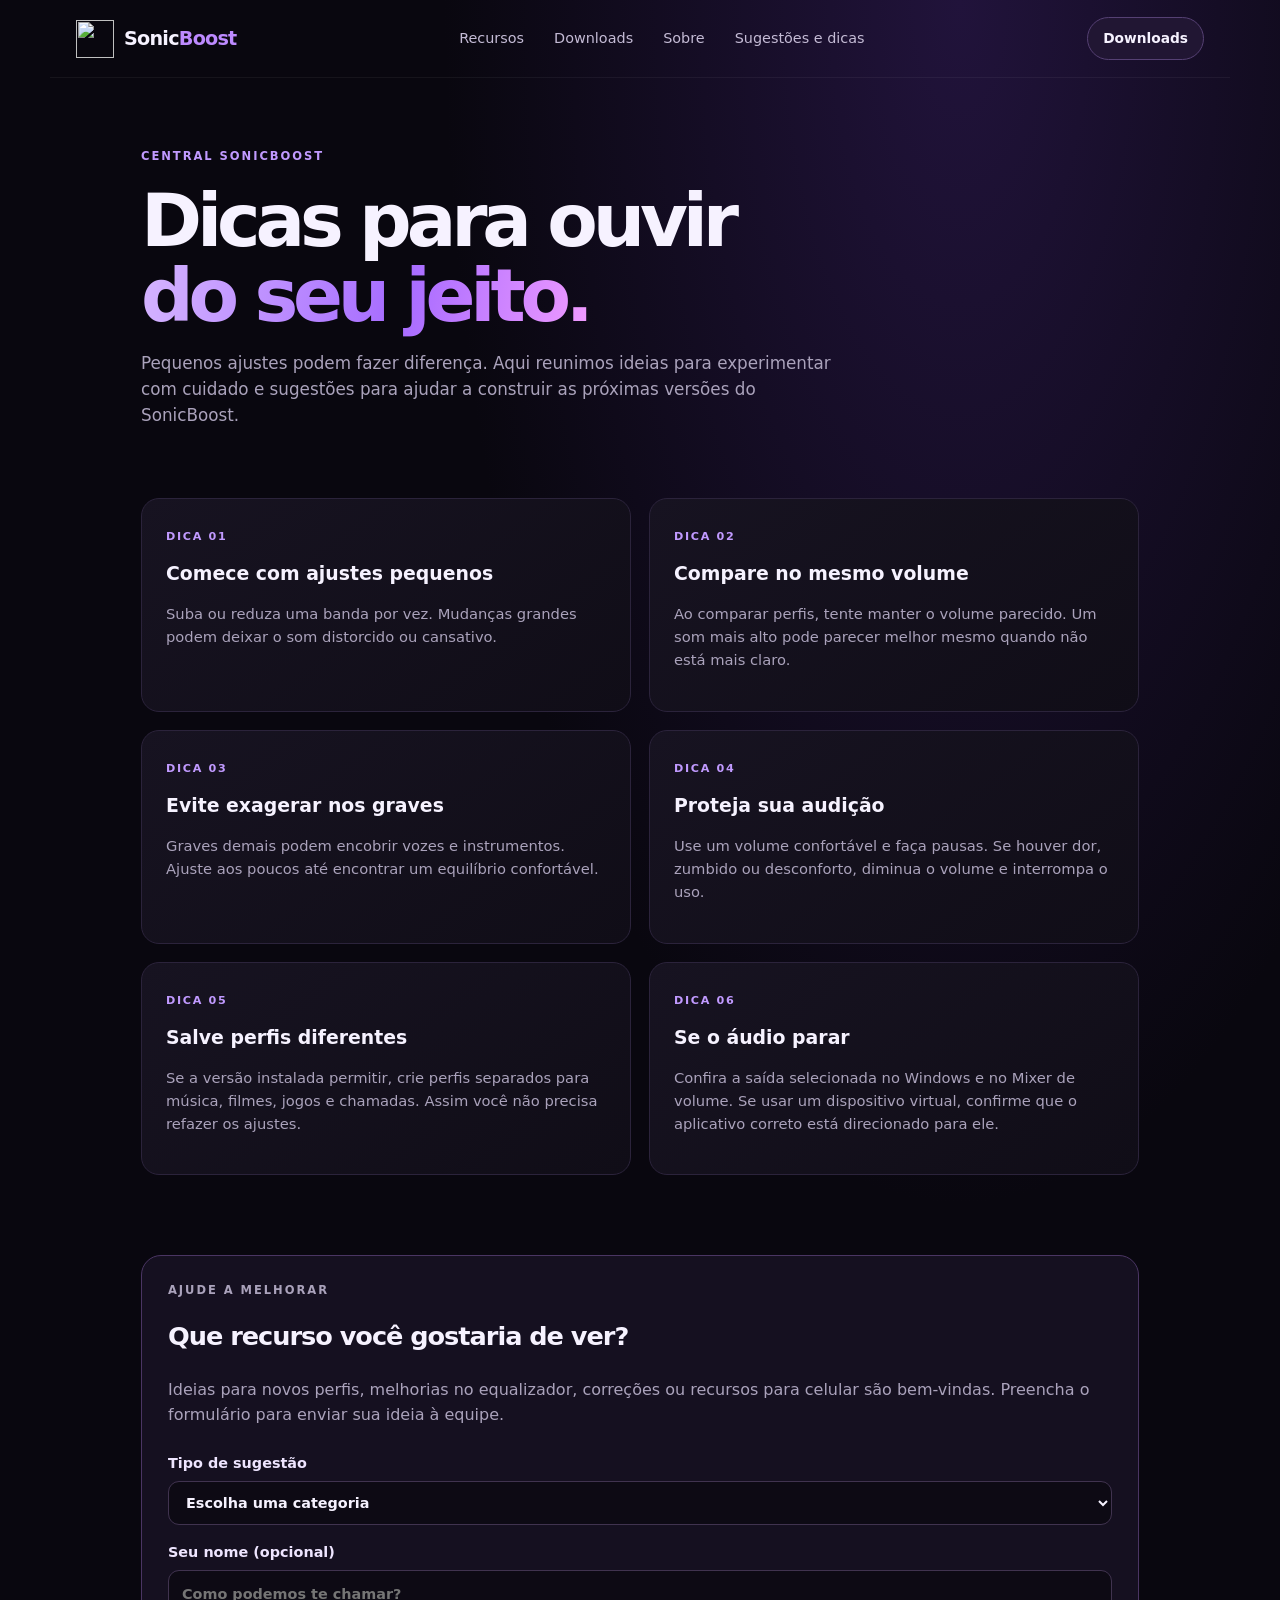
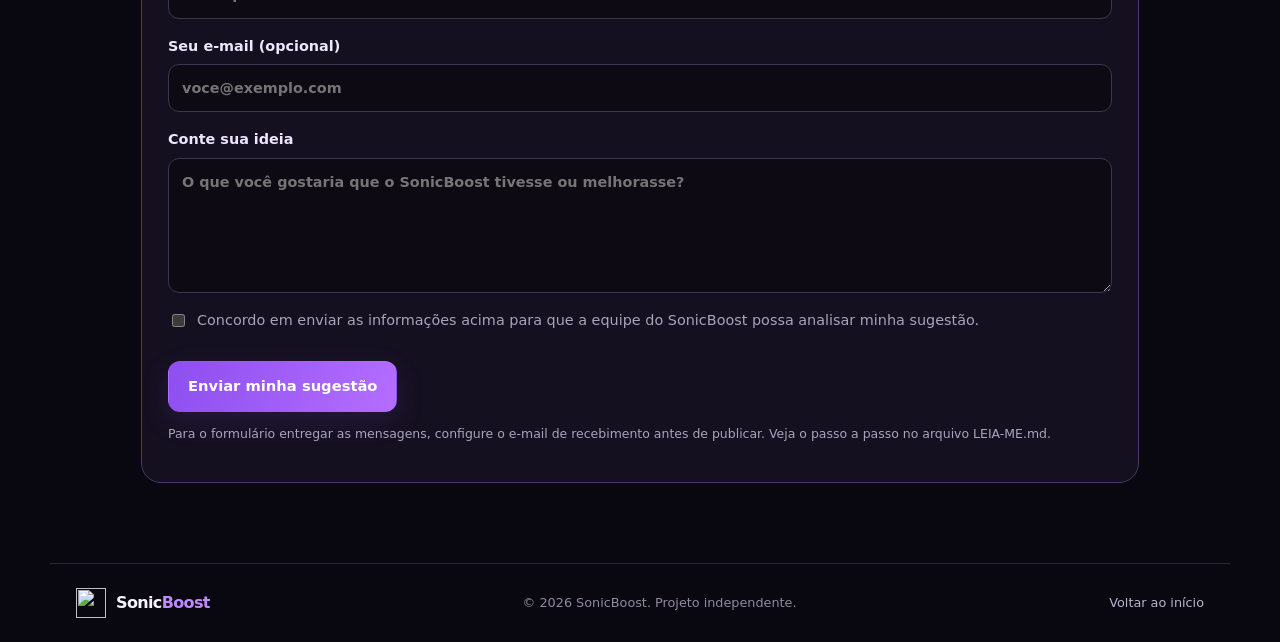
==== sugestoes.html @ a8b5387f "Add files via upload" ====
<!doctype html>
<html lang="pt-BR">
<head>
  <meta charset="utf-8">
  <meta name="viewport" content="width=device-width, initial-scale=1">
  <meta name="theme-color" content="#09070f">
  <meta name="description" content="Dicas de áudio e sugestões para ajudar a melhorar o SonicBoost.">
  <title>Sugestões e dicas — SonicBoost</title>
  <link rel="icon" href="assets/sonicboost.svg" type="image/svg+xml">
  <link rel="stylesheet" href="styles.css">
  <style>
    .tips-hero{max-width:1050px;margin:auto;padding:70px 26px 35px}
    .tips-hero h1{font-size:clamp(2.7rem,6vw,4.6rem);line-height:1.02;letter-spacing:-.07em;margin:0 0 16px}
    .tips-hero p.lead{max-width:700px;color:var(--muted);font-size:1.05rem}
    .tips-layout{max-width:1050px;margin:auto;padding:18px 26px 80px;display:grid;grid-template-columns:1fr 1fr;gap:18px}
    .tip-card{border:1px solid var(--line);background:linear-gradient(145deg,#171321,#100d17);border-radius:18px;padding:24px}
    .tip-card .number{font-size:.7rem;letter-spacing:.15em;color:#c19aff;font-weight:800}
    .tip-card h2{font-size:1.18rem;margin:12px 0 8px}
    .tip-card p,.tip-card li{color:var(--muted);font-size:.92rem}
    .tip-card ul{padding-left:20px;margin-bottom:0}
    .suggestion{max-width:998px;margin:0 auto 80px;padding:26px;border:1px solid #4a3563;background:#151020;border-radius:20px}
    .suggestion h2{margin-top:0;font-size:1.6rem;letter-spacing:-.04em}
    .suggestion p{color:var(--muted)}
    .suggestion .button{margin-top:14px}
    .suggestion-note{font-size:.78rem;color:#92879f}
    .suggestion-form{display:grid;gap:16px;margin-top:24px}
    .suggestion-form label{display:grid;gap:7px;font-size:.9rem;font-weight:650;color:#eee5ff}
    .suggestion-form input,.suggestion-form select,.suggestion-form textarea{width:100%;border:1px solid #40334f;border-radius:11px;background:#0d0a14;color:#f6f2ff;padding:12px 13px;font:inherit}
    .suggestion-form input:focus,.suggestion-form select:focus,.suggestion-form textarea:focus{outline:2px solid #a66bff;outline-offset:2px}
    .suggestion-form textarea{min-height:135px;resize:vertical}
    .suggestion-form .privacy-check{display:flex;align-items:flex-start;gap:9px;font-weight:400;color:var(--muted)}
    .suggestion-form .privacy-check input{width:auto;margin-top:5px}
    .suggestion-form button{justify-self:start}
    .suggestion-form .honeypot{position:absolute;left:-5000px}
    @media(max-width:680px){.tips-hero{padding:48px 18px 22px}.tips-layout{grid-template-columns:1fr;padding:15px 18px 50px}.suggestion{margin:0 18px 55px;padding:22px}}
  </style>
</head>
<body>
  <header class="topbar">
    <a class="brand" href="index.html" aria-label="SonicBoost início">
      <img src="assets/sonicboost.svg" alt="" width="38" height="38">
      <span>Sonic<span class="accent">Boost</span></span>
    </a>
    <nav aria-label="Navegação principal">
      <a href="index.html#recursos">Recursos</a>
      <a href="index.html#downloads">Downloads</a>
      <a href="index.html#sobre">Sobre</a>
      <a href="sugestoes.html" aria-current="page">Sugestões e dicas</a>
    </nav>
    <a class="nav-cta" href="index.html#downloads">Downloads</a>
  </header>

  <main>
    <section class="tips-hero">
      <p class="eyebrow">CENTRAL SONICBOOST</p>
      <h1>Dicas para ouvir<br><span class="gradient">do seu jeito.</span></h1>
      <p class="lead">Pequenos ajustes podem fazer diferença. Aqui reunimos ideias para experimentar com cuidado e sugestões para ajudar a construir as próximas versões do SonicBoost.</p>
    </section>

    <section class="tips-layout" aria-label="Dicas de áudio">
      <article class="tip-card">
        <span class="number">DICA 01</span>
        <h2>Comece com ajustes pequenos</h2>
        <p>Suba ou reduza uma banda por vez. Mudanças grandes podem deixar o som distorcido ou cansativo.</p>
      </article>
      <article class="tip-card">
        <span class="number">DICA 02</span>
        <h2>Compare no mesmo volume</h2>
        <p>Ao comparar perfis, tente manter o volume parecido. Um som mais alto pode parecer melhor mesmo quando não está mais claro.</p>
      </article>
      <article class="tip-card">
        <span class="number">DICA 03</span>
        <h2>Evite exagerar nos graves</h2>
        <p>Graves demais podem encobrir vozes e instrumentos. Ajuste aos poucos até encontrar um equilíbrio confortável.</p>
      </article>
      <article class="tip-card">
        <span class="number">DICA 04</span>
        <h2>Proteja sua audição</h2>
        <p>Use um volume confortável e faça pausas. Se houver dor, zumbido ou desconforto, diminua o volume e interrompa o uso.</p>
      </article>
      <article class="tip-card">
        <span class="number">DICA 05</span>
        <h2>Salve perfis diferentes</h2>
        <p>Se a versão instalada permitir, crie perfis separados para música, filmes, jogos e chamadas. Assim você não precisa refazer os ajustes.</p>
      </article>
      <article class="tip-card">
        <span class="number">DICA 06</span>
        <h2>Se o áudio parar</h2>
        <p>Confira a saída selecionada no Windows e no Mixer de volume. Se usar um dispositivo virtual, confirme que o aplicativo correto está direcionado para ele.</p>
      </article>
    </section>

    <section class="suggestion" id="sugerir">
      <p class="eyebrow">AJUDE A MELHORAR</p>
      <h2>Que recurso você gostaria de ver?</h2>
      <p>Ideias para novos perfis, melhorias no equalizador, correções ou recursos para celular são bem-vindas. Preencha o formulário para enviar sua ideia à equipe.</p>
      <form class="suggestion-form" action="https://formsubmit.co/programadorziro@gmailcom" method="POST">
        <input type="hidden" name="_subject" value="Nova sugestão para o SonicBoost">
        <input type="hidden" name="_template" value="table">
        <input type="hidden" name="_captcha" value="true">
        <input type="hidden" name="_next" value="">
        <label class="honeypot" aria-hidden="true">Não preencha este campo<input type="text" name="_honey" tabindex="-1" autocomplete="off"></label>
        <label for="suggestion-type">Tipo de sugestão
          <select id="suggestion-type" name="Categoria" required>
            <option value="" selected disabled>Escolha uma categoria</option>
            <option>Nova função</option>
            <option>Qualidade do áudio</option>
            <option>Equalizador e efeitos</option>
            <option>Design e facilidade de uso</option>
            <option>Versão para celular</option>
            <option>Bug ou problema</option>
            <option>Outra ideia</option>
          </select>
        </label>
        <label for="suggestion-name">Seu nome (opcional)
          <input id="suggestion-name" type="text" name="Nome" maxlength="80" placeholder="Como podemos te chamar?">
        </label>
        <label for="suggestion-email">Seu e-mail (opcional)
          <input id="suggestion-email" type="email" name="E-mail para contato" maxlength="150" placeholder="voce@exemplo.com">
        </label>
        <label for="suggestion-message">Conte sua ideia
          <textarea id="suggestion-message" name="Sugestão" maxlength="3000" required placeholder="O que você gostaria que o SonicBoost tivesse ou melhorasse?"></textarea>
        </label>
        <label class="privacy-check"><input type="checkbox" required> <span>Concordo em enviar as informações acima para que a equipe do SonicBoost possa analisar minha sugestão.</span></label>
        <button class="button primary" type="submit">Enviar minha sugestão</button>
      </form>
      <p class="suggestion-note">Para o formulário entregar as mensagens, configure o e-mail de recebimento antes de publicar. Veja o passo a passo no arquivo LEIA-ME.md.</p>
    </section>
  </main>

  <footer class="footer">
    <a class="brand" href="index.html"><img src="assets/sonicboost.svg" alt="" width="30" height="30"><span>Sonic<span class="accent">Boost</span></span></a>
    <p>© <span id="year"></span> SonicBoost. Projeto independente.</p>
    <a href="index.html">Voltar ao início</a>
  </footer>
  <script src="script.js"></script>
</body>
</html>
---- styles.css ----
:root{color-scheme:dark;--bg:#09070f;--panel:#12101b;--panel2:#191426;--text:#f6f2ff;--muted:#aaa2bb;--purple:#a66bff;--pink:#d06bff;--line:#2b233b;--radius:22px}
*{box-sizing:border-box}html{scroll-behavior:smooth;scroll-padding-top:90px}body{margin:0;background:radial-gradient(ellipse at 75% 0%,#21133b 0,transparent 38%),var(--bg);color:var(--text);font-family:Inter,ui-sans-serif,system-ui,-apple-system,"Segoe UI",sans-serif;line-height:1.55}a{color:inherit;text-decoration:none}.topbar{height:78px;max-width:1180px;margin:auto;padding:0 26px;display:flex;align-items:center;justify-content:space-between;gap:22px;border-bottom:1px solid rgba(255,255,255,.05)}.brand{display:inline-flex;align-items:center;gap:10px;font-weight:800;font-size:1.2rem;letter-spacing:-.04em}.accent{color:#bd8aff}.topbar nav{display:flex;gap:30px;color:#c4bbd5;font-size:.9rem}.topbar nav a:hover,.footer>a:last-child:hover{color:#d6b9ff}.nav-cta{font-size:.86rem;font-weight:700;padding:10px 15px;border:1px solid #554073;border-radius:999px;background:#211633}.hero{max-width:1180px;margin:auto;padding:88px 26px 70px;display:grid;grid-template-columns:1fr 1.03fr;align-items:center;gap:55px;min-height:570px}.eyebrow{font-size:.72rem;letter-spacing:.17em;font-weight:800;color:#c19aff;margin:0 0 17px}.pulse{display:inline-block;width:7px;height:7px;background:#b889ff;border-radius:50%;margin-right:8px;box-shadow:0 0 12px #b889ff}.hero h1{font-size:clamp(3.3rem,6vw,5.4rem);line-height:.98;letter-spacing:-.075em;margin:0 0 24px}.gradient{background:linear-gradient(100deg,#d5b5ff,#a66bff 58%,#f19bff);background-clip:text;color:transparent}.hero-text{max-width:490px;color:#b9b0ca;font-size:1.08rem}.hero-actions{display:flex;gap:12px;flex-wrap:wrap;margin-top:28px}.button{display:inline-flex;align-items:center;justify-content:center;gap:9px;border:1px solid transparent;border-radius:12px;padding:13px 19px;font:inherit;font-size:.92rem;font-weight:750;cursor:pointer;transition:transform .18s,border-color .18s,filter .18s}.button:hover{transform:translateY(-2px);filter:brightness(1.1)}.button.primary{color:#fff;background:linear-gradient(110deg,#8d4ff0,#b46dff);box-shadow:0 9px 28px #8c4bec25}.button.secondary{background:#171321;border-color:#393047;color:#eee5ff}.button:disabled{opacity:.52;cursor:not-allowed;transform:none}.small-note{color:#7f768f;font-size:.77rem;margin-top:22px}.eq-card{border:1px solid #3a2b51;border-radius:25px;background:linear-gradient(145deg,#191427,#0e0c15);padding:19px 22px 18px;box-shadow:0 30px 100px #0008,0 0 55px #8d4ff01a;transform:rotate(1deg)}.eq-head{display:flex;align-items:center;gap:6px;height:22px}.dot{height:6px;width:6px;border-radius:50%;background:#51465f}.eq-label{font-size:.64rem;letter-spacing:.12em;color:#91859f;margin-left:9px}.live{margin-left:auto;font-size:.58rem;letter-spacing:.12em;color:#c8a2ff;border:1px solid #5a3b7b;padding:3px 7px;border-radius:5px}.eq-curve{margin:24px 0 8px;border:1px solid #292038;border-radius:12px;background:#0d0a14;overflow:hidden}.eq-curve svg{display:block;width:100%;height:auto}.gridlines{fill:none;stroke:#30243f;stroke-width:1}.curve-area{fill:url(#area)}.curve{fill:none;stroke:#bd8aff;stroke-width:3;filter:drop-shadow(0 0 4px #b477ff)}.eq-curve circle{fill:#f2dfff;stroke:#a66bff;stroke-width:2}.bands{height:142px;display:flex;align-items:center;justify-content:space-between;gap:8px;padding:4px 6px 0}.band{height:100%;flex:1;display:flex;flex-direction:column;align-items:center;justify-content:flex-end;gap:12px}.bar{display:block;width:min(20px,75%);border-radius:7px 7px 3px 3px;background:linear-gradient(0deg,#7d3ed0,#d3aaff);box-shadow:0 0 13px #a66bff2c}.b1{height:32%}.b2{height:42%}.b3{height:58%}.b4{height:48%}.b5{height:36%}.b6{height:62%}.b7{height:74%}.b8{height:60%}.b9{height:45%}.b10{height:68%}.band small{font-size:.61rem;color:#8e849e}.eq-footer{border-top:1px solid #2c2339;margin-top:17px;padding-top:14px;display:flex;align-items:center;gap:10px;font-size:.67rem;color:#91869e}.eq-footer strong{font-size:.76rem;color:#e7d9ff}.eq-badge{margin-left:auto;color:#c19aff;background:#2a1b3d;padding:5px 8px;border-radius:6px;font-size:.59rem;letter-spacing:.1em}.trust-row{max-width:1060px;margin:0 auto 35px;padding:25px 20px;display:grid;grid-template-columns:repeat(3,1fr);border-top:1px solid var(--line);border-bottom:1px solid var(--line)}.trust-row div{display:flex;flex-direction:column;align-items:center;gap:3px}.trust-row strong{font-size:1rem}.trust-row span{font-size:.8rem;color:var(--muted)}.section,.download-section{max-width:1180px;margin:auto;padding:88px 26px}.section-heading{text-align:center;max-width:680px;margin:0 auto 38px}.section-heading h2,.about-section h2{font-size:clamp(2rem,4vw,3rem);line-height:1.1;letter-spacing:-.055em;margin:0 0 14px}.section-heading>p:last-child{color:var(--muted);margin:0}.feature-grid{display:grid;grid-template-columns:repeat(3,1fr);gap:17px}.feature{padding:28px;border:1px solid var(--line);border-radius:18px;background:linear-gradient(150deg,#171321,#100d17)}.feature-icon{width:42px;height:42px;display:grid;place-items:center;border-radius:12px;background:#2b1c41;color:#d3b0ff;font-size:1.45rem}.feature h3{margin:22px 0 8px;font-size:1.08rem}.feature p{margin:0;color:var(--muted);font-size:.92rem}.download-section{max-width:none;background:linear-gradient(180deg,transparent,#100b1b 20%,#100b1b 80%,transparent)}.download-section>.section-heading,.download-grid,.download-instructions{max-width:930px;margin-left:auto;margin-right:auto}.download-grid{display:grid;grid-template-columns:repeat(2,1fr);gap:18px}.download-card{position:relative;border:1px solid var(--line);border-radius:20px;background:#15111f;padding:27px;min-height:310px}.download-card.featured{border-color:#674b8d;box-shadow:0 0 38px #9b60ff0b}.platform-icon{font-size:1.6rem;color:#c5a0ff}.status{display:inline-block;margin-top:16px;font-size:.63rem;letter-spacing:.1em;color:#d2b4ff;background:#302043;padding:5px 8px;border-radius:6px}.status.muted{color:#b4aabf;background:#28232f}.download-card h3{font-size:1.5rem;margin:12px 0 7px}.download-card p{color:var(--muted);font-size:.91rem;min-height:52px}.full{width:100%;margin:13px 0 10px}.download-card small{display:block;color:#91879f;font-size:.76rem}.download-instructions{margin-top:20px;padding:17px 20px;border:1px dashed #47345e;border-radius:14px;background:#151020}.download-instructions strong{font-size:.9rem}.download-instructions p{font-size:.83rem;color:var(--muted);margin:6px 0 0}.about-section{max-width:1128px;margin:auto;padding:60px 26px 90px;display:grid;grid-template-columns:1fr 1fr;gap:65px;align-items:center}.about-section p:last-child{color:var(--muted);margin:0}.footer{max-width:1180px;margin:auto;padding:24px 26px;border-top:1px solid var(--line);display:flex;align-items:center;justify-content:space-between;gap:20px;color:#93899f;font-size:.8rem}.footer .brand{color:#f6f2ff;font-size:1rem}.footer p{margin:0}.footer>a:last-child{color:#bdb2ce}
@media(max-width:850px){.hero{grid-template-columns:1fr;gap:42px;padding-top:64px}.hero-copy{max-width:680px}.eq-card{max-width:650px;width:100%;margin:auto}.topbar nav{gap:16px}.trust-row{margin-left:18px;margin-right:18px}.about-section{gap:28px}}@media(max-width:600px){.topbar{height:68px;padding:0 17px}.topbar nav{display:none}.nav-cta{font-size:.77rem;padding:9px 11px}.hero{padding:55px 18px 48px;min-height:unset}.hero h1{font-size:3.5rem}.hero-text{font-size:1rem}.eq-card{padding:14px 13px}.eq-label{font-size:.52rem}.bands{gap:4px;height:120px}.bar{width:65%}.band small{font-size:.52rem}.trust-row{grid-template-columns:1fr;gap:18px;padding:24px 12px}.trust-row div{align-items:flex-start;padding-left:8px}.section,.download-section{padding:65px 18px}.feature-grid,.download-grid{grid-template-columns:1fr}.feature{padding:23px}.download-card{min-height:unset}.about-section{grid-template-columns:1fr;padding:45px 18px 60px}.footer{padding:22px 18px;flex-wrap:wrap}.footer p{order:3;width:100%}}
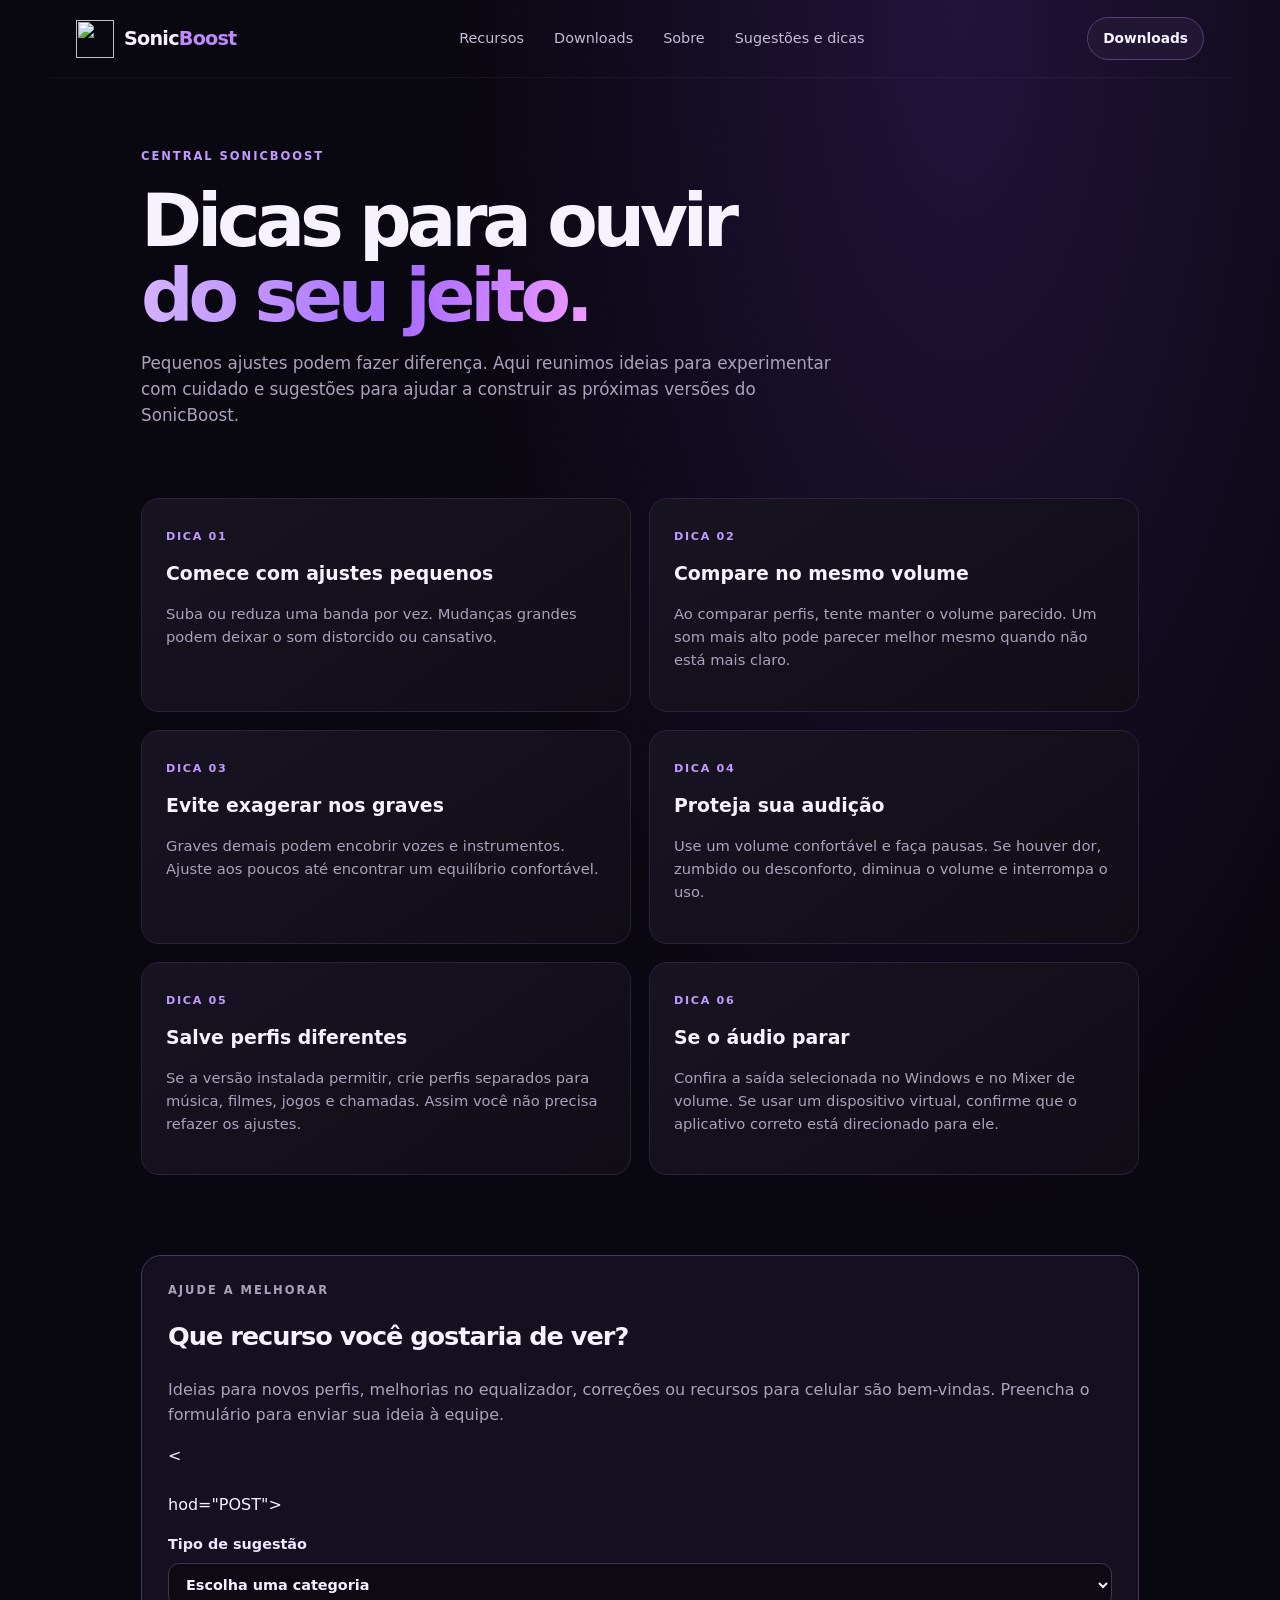
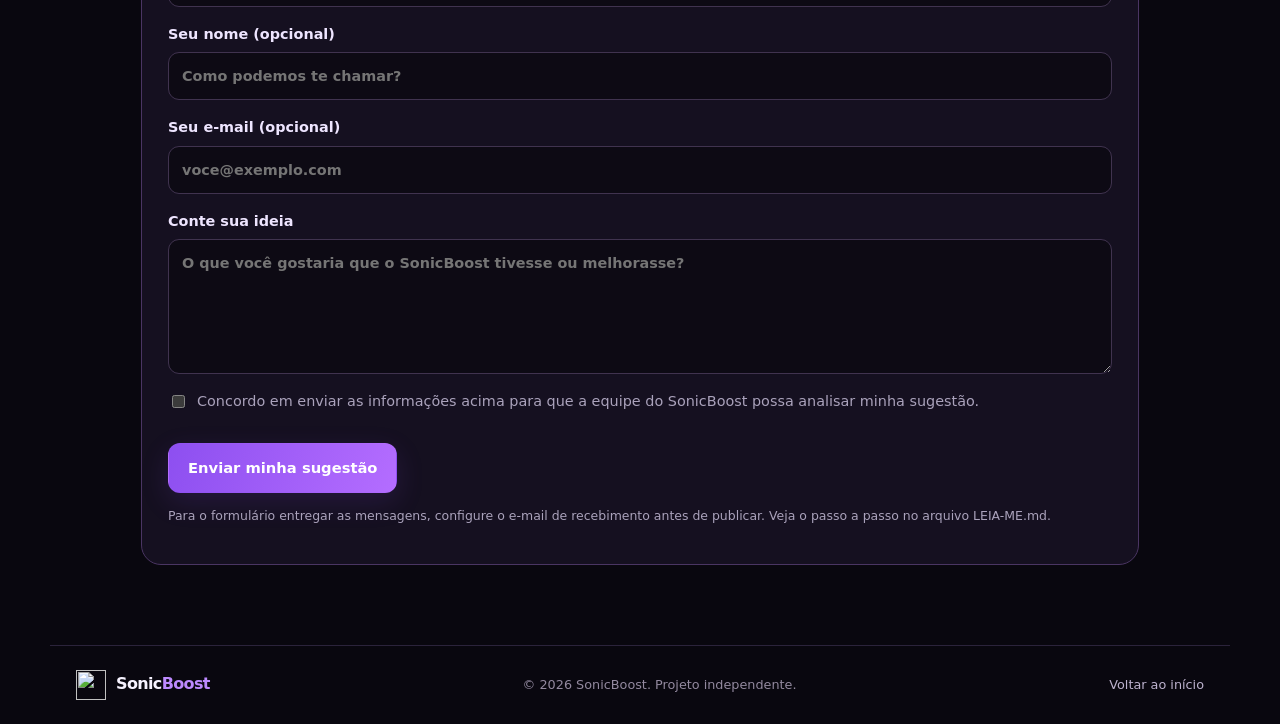
==== commit 1b694d13: "Update sugestoes.html" ====
--- a/sugestoes.html
+++ b/sugestoes.html
@@ -94,7 +94,7 @@
       <p class="eyebrow">AJUDE A MELHORAR</p>
       <h2>Que recurso você gostaria de ver?</h2>
       <p>Ideias para novos perfis, melhorias no equalizador, correções ou recursos para celular são bem-vindas. Preencha o formulário para enviar sua ideia à equipe.</p>
-      <form class="suggestion-form" action="https://formsubmit.co/programadorziro@gmailcom" method="POST">
+      <<form class="suggestion-form" action="https://formsubmit.co/programadorziro@gmail.com" method="POST">hod="POST">
         <input type="hidden" name="_subject" value="Nova sugestão para o SonicBoost">
         <input type="hidden" name="_template" value="table">
         <input type="hidden" name="_captcha" value="true">
